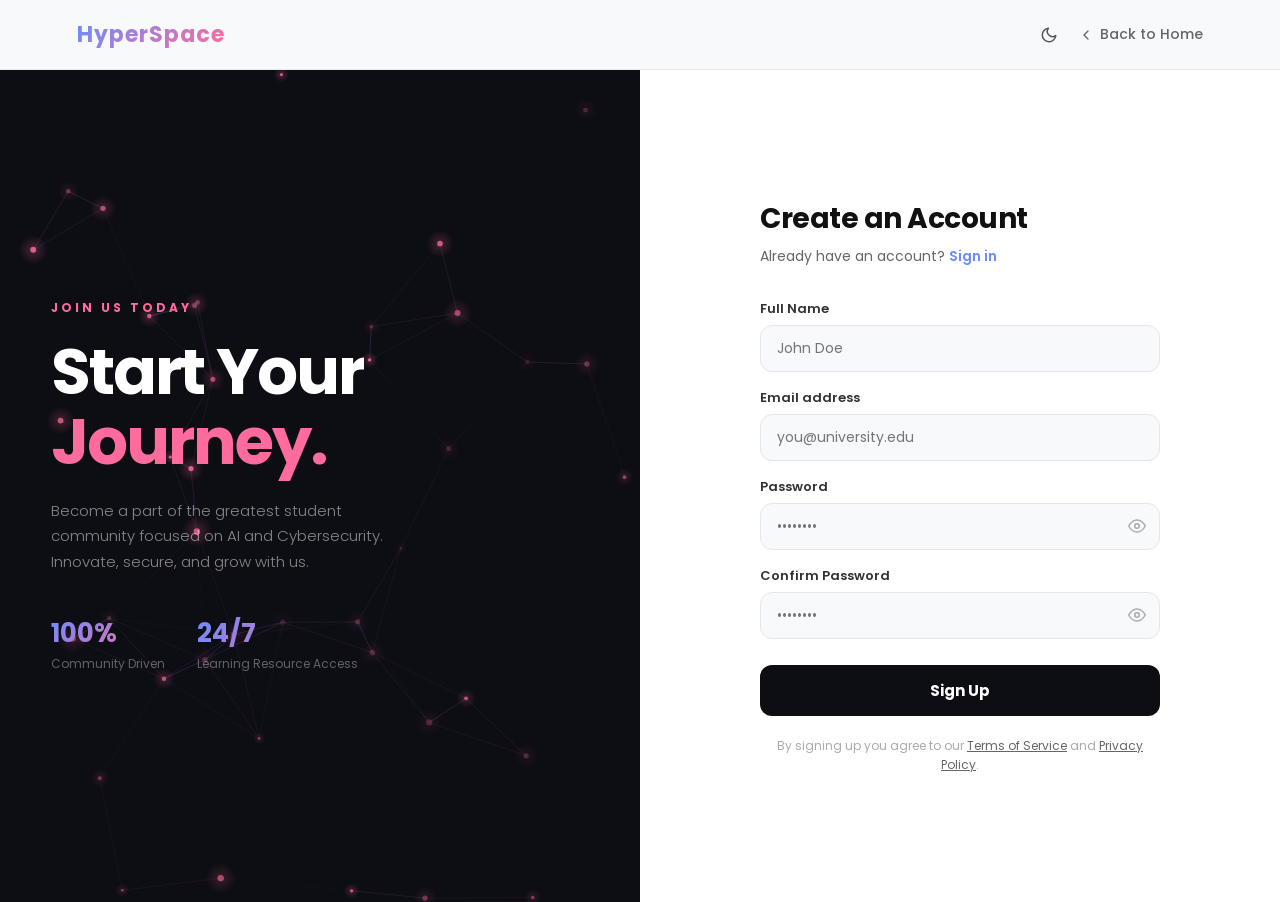
==== Frontend/signup.html @ 770d94e4 "Add files via upload" ====
<!DOCTYPE html>
<html lang="en">
<head>
  <meta charset="UTF-8" />
  <meta name="viewport" content="width=device-width, initial-scale=1.0" />
  <meta name="description" content="Sign up for HyperSpace — The AI × Cyber student community platform." />
  <title>Sign Up — HyperSpace</title>

  <link href="https://fonts.googleapis.com/css2?family=Poppins:wght@300;400;600;700&display=swap" rel="stylesheet">

  <style>
    *, *::before, *::after { margin: 0; padding: 0; box-sizing: border-box; }

    :root {
      --blue:     #6b8cff;
      --pink:     #ff6b9d;
      --purple:   #a78bff;
      --dark:     #0d0d14;
      --light-bg: #f8f9fb;
      --card-bg:  #ffffff;
      --border:   #e4e6ed;
      --text:     #111;
      --sub:      #666;
    }

    html { scroll-behavior: smooth; }

    body {
      font-family: 'Poppins', sans-serif;
      background: var(--light-bg);
      color: var(--text);
      min-height: 100vh;
      display: flex;
      flex-direction: column;
    }

    /* ── HEADER ── */
    header {
      padding: 18px 6%;
      display: flex;
      justify-content: space-between;
      align-items: center;
      flex-wrap: nowrap;
      gap: 16px;
      background: rgba(248,249,251,0.92);
      backdrop-filter: blur(12px);
      border-bottom: 1px solid rgba(0,0,0,0.06);
      position: sticky;
      top: 0;
      z-index: 100;
    }

    .logo {
      font-weight: 700;
      font-size: 22px;
      letter-spacing: 1px;
      background: linear-gradient(135deg, var(--blue), var(--pink));
      -webkit-background-clip: text;
      -webkit-text-fill-color: transparent;
      background-clip: text;
      text-decoration: none;
    }

    .header-back {
      font-size: 14px;
      font-weight: 500;
      color: var(--sub);
      text-decoration: none;
      display: flex;
      align-items: center;
      gap: 6px;
      transition: color 0.2s;
    }

    .header-back:hover { color: var(--blue); }

    /* ── MAIN LAYOUT ── */
    main {
      flex: 1;
      display: grid;
      grid-template-columns: 1fr 1fr;
      min-height: calc(100vh - 68px);
    }

    /* ── LEFT PANEL (Brand) ── */
    .auth-brand {
      background: var(--dark);
      display: flex;
      flex-direction: column;
      justify-content: center;
      align-items: flex-start;
      padding: 60px 8%;
      position: relative;
      overflow: hidden;
    }

    #brand-canvas {
      position: absolute;
      inset: 0;
      width: 100%;
      height: 100%;
      z-index: 0;
    }

    .brand-content { position: relative; z-index: 1; }

    .brand-eyebrow {
      font-size: 12px;
      font-weight: 700;
      letter-spacing: 3px;
      text-transform: uppercase;
      color: var(--pink);
      margin-bottom: 20px;
    }

    .brand-title {
      font-size: clamp(36px, 5vw, 64px);
      font-weight: 700;
      color: #fff;
      line-height: 1.1;
      letter-spacing: -2px;
      margin-bottom: 20px;
    }

    .brand-title span { color: var(--pink); }

    .brand-desc {
      font-size: 15px;
      color: rgba(255,255,255,0.5);
      line-height: 1.7;
      max-width: 360px;
      font-weight: 300;
      margin-bottom: 40px;
    }

    .brand-stats {
      display: flex;
      gap: 32px;
      flex-wrap: wrap;
    }

    .bstat .num {
      font-size: 26px;
      font-weight: 700;
      background: linear-gradient(135deg, var(--blue), var(--pink));
      -webkit-background-clip: text;
      -webkit-text-fill-color: transparent;
      background-clip: text;
    }

    .bstat .lbl {
      font-size: 12px;
      color: rgba(255,255,255,0.35);
      font-weight: 400;
      margin-top: 2px;
    }

    /* ── RIGHT PANEL (Form) ── */
    .auth-form-panel {
      display: flex;
      flex-direction: column;
      justify-content: center;
      align-items: center;
      padding: 60px 8%;
      background: #fff;
    }

    .form-box {
      width: 100%;
      max-width: 400px;
    }

    .form-heading {
      font-size: 28px;
      font-weight: 700;
      letter-spacing: -0.5px;
      margin-bottom: 6px;
    }

    .form-sub {
      font-size: 14px;
      color: var(--sub);
      margin-bottom: 32px;
    }

    .form-sub a {
      color: var(--blue);
      text-decoration: none;
      font-weight: 600;
    }

    /* Form fields */
    .field { margin-bottom: 16px; }

    .field label {
      display: block;
      font-size: 13px;
      font-weight: 600;
      margin-bottom: 6px;
      color: #333;
    }

    .field input {
      width: 100%;
      padding: 12px 16px;
      border: 1.5px solid var(--border);
      border-radius: 12px;
      font-size: 14px;
      font-family: inherit;
      color: var(--text);
      background: var(--light-bg);
      outline: none;
      transition: border-color 0.2s, box-shadow 0.2s;
    }

    .field input:focus {
      border-color: var(--blue);
      background: #fff;
      box-shadow: 0 0 0 3px rgba(107,140,255,0.12);
    }

    /* Password wrapper */
    .pw-wrap { position: relative; }
    .pw-wrap input { padding-right: 44px; }

    .pw-toggle {
      position: absolute;
      right: 14px;
      top: 50%;
      transform: translateY(-50%);
      background: none;
      border: none;
      cursor: pointer;
      color: #aaa;
      padding: 0;
      display: flex;
      align-items: center;
      transition: color 0.2s;
    }

    .pw-toggle:hover { color: var(--blue); }

    /* Submit */
    .btn-submit {
      width: 100%;
      padding: 14px;
      background: var(--dark);
      color: #fff;
      border: none;
      border-radius: 12px;
      font-size: 15px;
      font-weight: 700;
      font-family: inherit;
      cursor: pointer;
      transition: background 0.25s, transform 0.15s;
      margin-bottom: 20px;
      margin-top: 10px;
    }

    .btn-submit:hover {
      background: var(--blue);
      transform: translateY(-2px);
    }

    /* Terms */
    .terms {
      font-size: 12px;
      color: #aaa;
      text-align: center;
      line-height: 1.6;
    }

    .terms a { color: var(--sub); text-decoration: underline; }

    /* ── RESPONSIVE ── */
    @media (max-width: 800px) {
      main { grid-template-columns: 1fr; }
      .auth-brand { display: none; }
      .auth-form-panel { padding: 40px 6%; }
    }

    /* ── AUTH FEEDBACK ── */
    .field-error {
      font-size: 12px;
      color: #e85555;
      margin-top: 6px;
      display: none;
    }

    .field input.invalid {
      border-color: #e85555;
      box-shadow: 0 0 0 3px rgba(232,85,85,0.1);
    }

    .field input.valid {
      border-color: #3ecf8e;
      box-shadow: 0 0 0 3px rgba(62,207,142,0.1);
    }

    /* Toast */
    .toast {
      position: fixed;
      top: 88px;
      right: 24px;
      padding: 14px 20px;
      border-radius: 14px;
      font-size: 14px;
      font-weight: 600;
      display: flex;
      align-items: center;
      gap: 10px;
      z-index: 999;
      opacity: 0;
      transform: translateY(-10px);
      transition: opacity 0.3s, transform 0.3s;
      pointer-events: none;
    }

    .toast.show { opacity: 1; transform: translateY(0); }

    .toast.success {
      background: #0d0d14;
      color: #3ecf8e;
      border: 1px solid rgba(62,207,142,0.25);
    }

    .toast.error {
      background: #0d0d14;
      color: #ff6b6b;
      border: 1px solid rgba(255,107,107,0.25);
    }

    /* Button loading state */
    .btn-submit.loading {
      opacity: 0.75;
      cursor: not-allowed;
      background: var(--blue);
      pointer-events: none;
    }

    .btn-submit.loading::after {
      content: '';
      display: inline-block;
      width: 14px;
      height: 14px;
      border: 2px solid rgba(255,255,255,0.4);
      border-top-color: #fff;
      border-radius: 50%;
      animation: spin 0.7s linear infinite;
      margin-left: 10px;
      vertical-align: middle;
    }

    @keyframes spin { to { transform: rotate(360deg); } }
  </style>
  <link rel="stylesheet" href="dark-mode.css">
  <script src="dark-mode.js"></script>
</head>
<body>

<!-- ── HEADER ── -->
<header>
  <a href="index.html" class="logo">HyperSpace</a>
  <div style="display:flex; align-items:center; gap:20px;">
    <button onclick="toggleDarkMode()" style="background:none; border:none; cursor:pointer; color: #555; display:flex; align-items:center;" title="Toggle Dark Mode">
      <svg width="18" height="18" viewBox="0 0 24 24" fill="none" stroke="currentColor" stroke-width="2" stroke-linecap="round" stroke-linejoin="round"><path d="M21 12.79A9 9 0 1 1 11.21 3 7 7 0 0 0 21 12.79z"/></svg>
    </button>
    <a href="index.html" class="header-back">
      <svg width="16" height="16" viewBox="0 0 24 24" fill="none" stroke="currentColor" stroke-width="2" stroke-linecap="round" stroke-linejoin="round"><polyline points="15 18 9 12 15 6"/></svg>
      Back to Home
    </a>
  </div>
</header>

<main>

  <!-- ── LEFT: BRAND PANEL ── -->
  <div class="auth-brand">
    <canvas id="brand-canvas"></canvas>
    <div class="brand-content">
      <div class="brand-eyebrow">Join Us Today</div>
      <h1 class="brand-title">Start Your<br><span>Journey.</span></h1>
      <p class="brand-desc">
        Become a part of the greatest student community focused on AI and Cybersecurity. Innovate, secure, and grow with us.
      </p>
      <div class="brand-stats">
        <div class="bstat">
          <div class="num">100%</div>
          <div class="lbl">Community Driven</div>
        </div>
        <div class="bstat">
          <div class="num">24/7</div>
          <div class="lbl">Learning Resource Access</div>
        </div>
      </div>
    </div>
  </div>

  <!-- ── RIGHT: FORM PANEL ── -->
  <div class="auth-form-panel">
    <div class="form-box">

      <h2 class="form-heading">Create an Account</h2>
      <p class="form-sub">Already have an account? <a href="authentication.html">Sign in</a></p>

      <!-- Email/Password Form -->
      <form id="signup-form" onsubmit="handleSignup(event)">
        <div class="field" id="field-name">
          <label for="name">Full Name</label>
          <input type="text" id="name" placeholder="John Doe" autocomplete="name" />
          <div class="field-error" id="err-name"></div>
        </div>

        <div class="field" id="field-email">
          <label for="email">Email address</label>
          <input type="email" id="email" placeholder="you@university.edu" autocomplete="email" />
          <div class="field-error" id="err-email"></div>
        </div>

        <div class="field">
          <label for="password">Password</label>
          <div class="pw-wrap">
            <input type="password" id="password" placeholder="••••••••" autocomplete="new-password" />
            <button type="button" class="pw-toggle" onclick="togglePassword('password', 'eye-icon-1')" aria-label="Toggle password visibility">
              <svg id="eye-icon-1" width="18" height="18" viewBox="0 0 24 24" fill="none" stroke="currentColor" stroke-width="2" stroke-linecap="round" stroke-linejoin="round">
                <path d="M1 12s4-8 11-8 11 8 11 8-4 8-11 8-11-8-11-8z"/>
                <circle cx="12" cy="12" r="3"/>
              </svg>
            </button>
          </div>
          <div class="field-error" id="err-password"></div>
        </div>
        
        <div class="field">
          <label for="confirm-password">Confirm Password</label>
          <div class="pw-wrap">
            <input type="password" id="confirm-password" placeholder="••••••••" autocomplete="new-password" />
            <button type="button" class="pw-toggle" onclick="togglePassword('confirm-password', 'eye-icon-2')" aria-label="Toggle password visibility">
              <svg id="eye-icon-2" width="18" height="18" viewBox="0 0 24 24" fill="none" stroke="currentColor" stroke-width="2" stroke-linecap="round" stroke-linejoin="round">
                <path d="M1 12s4-8 11-8 11 8 11 8-4 8-11 8-11-8-11-8z"/>
                <circle cx="12" cy="12" r="3"/>
              </svg>
            </button>
          </div>
          <div class="field-error" id="err-confirm-password"></div>
        </div>

        <button type="submit" class="btn-submit">Sign Up</button>

        <p class="terms">
          By signing up you agree to our <a href="#">Terms of Service</a> and <a href="#">Privacy Policy</a>.
        </p>
      </form>

    </div>
  </div>

</main>

<!-- Toast notification -->
<div class="toast" id="toast"></div>

<script>
  // ── HELPERS ──
  function showToast(msg, type = 'error') {
    const t = document.getElementById('toast');
    t.textContent = (type === 'success' ? '✔ ' : '✖ ') + msg;
    t.className = `toast ${type} show`;
    setTimeout(() => t.classList.remove('show'), 3500);
  }

  function setFieldState(inputEl, errEl, isValid, msg = '') {
    inputEl.classList.toggle('invalid', !isValid);
    inputEl.classList.toggle('valid',  isValid);
    errEl.textContent = msg;
    errEl.style.display = msg ? 'block' : 'none';
  }

  function clearField(inputEl, errEl) {
    inputEl.classList.remove('invalid', 'valid');
    errEl.style.display = 'none';
  }

  // Live clear on input
  ['name', 'email', 'password', 'confirm-password'].forEach(id => {
    const el = document.getElementById(id);
    if (el) {
      el.addEventListener('input', function() {
        clearField(this, document.getElementById('err-' + id));
      });
    }
  });

  // ── PASSWORD TOGGLE ──
  function togglePassword(inputId, iconId) {
    const input = document.getElementById(inputId);
    const icon  = document.getElementById(iconId);
    if (input.type === 'password') {
      input.type = 'text';
      icon.innerHTML = `<path d="M17.94 17.94A10.07 10.07 0 0 1 12 20c-7 0-11-8-11-8a18.45 18.45 0 0 1 5.06-5.94"/><path d="M9.9 4.24A9.12 9.12 0 0 1 12 4c7 0 11 8 11 8a18.5 18.5 0 0 1-2.16 3.19"/><line x1="1" y1="1" x2="23" y2="23"/>`;
    } else {
      input.type = 'password';
      icon.innerHTML = `<path d="M1 12s4-8 11-8 11 8 11 8-4 8-11 8-11-8-11-8z"/><circle cx="12" cy="12" r="3"/>`;
    }
  }

  // ── SIGNUP HANDLER ──
  function handleSignup(e) {
    e.preventDefault();
    const nameEl     = document.getElementById('name');
    const emailEl    = document.getElementById('email');
    const passEl     = document.getElementById('password');
    const cPassEl    = document.getElementById('confirm-password');
    const btn        = document.querySelector('.btn-submit');

    // Errors
    const errName    = document.getElementById('err-name');
    const errEmail   = document.getElementById('err-email');
    const errPass    = document.getElementById('err-password');
    const errCPass   = document.getElementById('err-confirm-password');

    clearField(nameEl, errName);
    clearField(emailEl, errEmail);
    clearField(passEl, errPass);
    clearField(cPassEl, errCPass);

    const name     = nameEl.value.trim();
    const email    = emailEl.value.trim().toLowerCase();
    const password = passEl.value;
    const cPass    = cPassEl.value;

    let valid = true;

    if (!name) {
      setFieldState(nameEl, errName, false, 'Full name is required.');
      valid = false;
    }

    if (!email) {
      setFieldState(emailEl, errEmail, false, 'Email address is required.');
      valid = false;
    } else if (!/^[^\s@]+@[^\s@]+\.[^\s@]+$/.test(email)) {
      setFieldState(emailEl, errEmail, false, 'Enter a valid email address.');
      valid = false;
    }

    if (!password) {
      setFieldState(passEl, errPass, false, 'Password is required.');
      valid = false;
    } else if (password.length < 6) {
      setFieldState(passEl, errPass, false, 'Password must be at least 6 characters.');
      valid = false;
    }

    if (!cPass) {
      setFieldState(cPassEl, errCPass, false, 'Please confirm your password.');
      valid = false;
    } else if (password !== cPass) {
      setFieldState(cPassEl, errCPass, false, 'Passwords do not match.');
      valid = false;
    }

    if (!valid) return;

    btn.classList.add('loading');
    btn.textContent = 'Creating Account...';

    // Check if user already exists
    const storedUsersStr = localStorage.getItem('hs_users');
    let storedUsers = storedUsersStr ? JSON.parse(storedUsersStr) : [];
    
    // Existing hardcoded users for logic parity
    const USERS = [
      { email: 'yuvaraj21@gmail.com' },
      { email: 'alice@mit.edu' },
      { email: 'bob@iit.ac.in' },
      { email: 'zara@stanford.edu' },
      { email: 'dev@hyperspace.dev' }
    ];

    const ALL_USERS = [...USERS, ...storedUsers];

    setTimeout(() => {
      if (ALL_USERS.some(u => u.email === email)) {
        btn.classList.remove('loading');
        btn.textContent = 'Sign Up';
        setFieldState(emailEl, errEmail, false, 'Account with this email already exists.');
        showToast('Signup failed. Email already in use.', 'error');
        return;
      }

      // Create new user
      const newUser = {
        name: name,
        email: email,
        password: password,
        role: 'Student' // Default role
      };

      storedUsers.push(newUser);
      localStorage.setItem('hs_users', JSON.stringify(storedUsers));

      // Auto login user
      const session = { name: newUser.name, email: newUser.email, role: newUser.role, ts: Date.now() };
      localStorage.setItem('hs_user', JSON.stringify(session));

      setFieldState(nameEl, errName, true);
      setFieldState(emailEl, errEmail, true);
      setFieldState(passEl, errPass, true);
      setFieldState(cPassEl, errCPass, true);

      showToast(`Account created successfully! Welcome, ${newUser.name}.`, 'success');
      btn.textContent = '✔ Signed Up';
      
      setTimeout(() => { window.location.href = 'Frontend/index.html'; }, 1800);
    }, 600);
  }

  // ── NEURAL NETWORK (Brand Panel) ──
  const canvas = document.getElementById('brand-canvas');
  if (canvas) {
    const ctx   = canvas.getContext('2d');
    const NODES = 40, RANGE = 150;
    let nodes   = [];

    function resize() {
      canvas.width  = canvas.offsetWidth;
      canvas.height = canvas.offsetHeight;
    }

    function init() {
      nodes = [];
      for (let i = 0; i < NODES; i++) {
        nodes.push({
          x: Math.random() * canvas.width,
          y: Math.random() * canvas.height,
          dx: (Math.random() - 0.5) * 0.5,
          dy: (Math.random() - 0.5) * 0.5,
          r:  Math.random() * 2 + 1.2,
          pulse: Math.random() * Math.PI * 2
        });
      }
    }

    function draw() {
      ctx.clearRect(0, 0, canvas.width, canvas.height);
      const t = Date.now() * 0.001;
      for (let i = 0; i < nodes.length; i++) {
        for (let j = i + 1; j < nodes.length; j++) {
          const a = nodes[i], b = nodes[j];
          const d = Math.hypot(a.x - b.x, a.y - b.y);
          if (d < RANGE) {
            const alpha = (1 - d / RANGE) * 0.22;
            const g = ctx.createLinearGradient(a.x, a.y, b.x, b.y);
            g.addColorStop(0, `rgba(255,107,157,${alpha})`);
            g.addColorStop(1, `rgba(107,140,255,${alpha})`);
            ctx.beginPath(); ctx.moveTo(a.x, a.y); ctx.lineTo(b.x, b.y);
            ctx.strokeStyle = g; ctx.lineWidth = 1; ctx.stroke();
          }
        }
      }
      nodes.forEach(n => {
        const glow = 0.5 + 0.35 * Math.sin(t * 1.4 + n.pulse);
        const aura = ctx.createRadialGradient(n.x, n.y, 0, n.x, n.y, n.r * 5);
        aura.addColorStop(0, `rgba(255,107,157,${glow * 0.3})`);
        aura.addColorStop(1, 'rgba(255,107,157,0)');
        ctx.beginPath(); ctx.arc(n.x, n.y, n.r * 5, 0, Math.PI * 2);
        ctx.fillStyle = aura; ctx.fill();
        ctx.beginPath(); ctx.arc(n.x, n.y, n.r, 0, Math.PI * 2);
        ctx.fillStyle = `rgba(255,107,157,${glow})`; ctx.fill();
        n.x += n.dx; n.y += n.dy;
        if (n.x < 0 || n.x > canvas.width)  n.dx *= -1;
        if (n.y < 0 || n.y > canvas.height) n.dy *= -1;
      });
      requestAnimationFrame(draw);
    }

    resize(); init(); draw();
    window.addEventListener('resize', () => { resize(); init(); });
  }
</script>

</body>
</html>
---- Frontend/dark-mode.css ----
/* dark-mode.css */
html.dark-mode body {
  --light-bg: #0b0b12 !important;
  --card-bg: #151520 !important;
  --text-main: #f0f0f0 !important;
  --text-sub: #a0a0a0 !important;
  --dark: #ffffff !important;
  background-color: var(--light-bg);
  color: var(--text-main);
}

/* Base resets & backgrounds */
html.dark-mode .auth-form-panel,
html.dark-mode .post-card,
html.dark-mode .detail-card,
html.dark-mode .reply-compose,
html.dark-mode .reply-item,
html.dark-mode .modal-box,
html.dark-mode .pillar-card,
html.dark-mode .event-card,
html.dark-mode .stat-item,
html.dark-mode .motive-card,
html.dark-mode .audience-box,
html.dark-mode .profile-dropdown,
html.dark-mode .inline-reply-box,
html.dark-mode .chat-body,
html.dark-mode .chat-msg.bot,
html.dark-mode .chat-input-area,
html.dark-mode .chat-input,
html.dark-mode .form-input, html.dark-mode .form-select, html.dark-mode .form-textarea,
html.dark-mode .reply-textarea,
html.dark-mode .inline-textarea,
html.dark-mode #stats, html.dark-mode #audience, html.dark-mode #pillars, html.dark-mode #events {
  background: var(--card-bg) !important;
  border-color: #2b2b3a !important;
  color: var(--text-main) !important;
}

/* Nav & header */
html.dark-mode header {
  background: rgba(11, 11, 18, 0.92) !important;
  border-bottom: 1px solid rgba(255,255,255,0.06) !important;
}
html.dark-mode nav a { color: #ccc !important; }
html.dark-mode nav a:hover { color: var(--blue) !important; }
html.dark-mode .header-back { color: var(--text-sub) !important; }

/* Inverts / Overrides */
html.dark-mode .hero h1 { color: #fff !important; }
html.dark-mode .pd-item { color: #ddd !important; }
html.dark-mode .pd-item:hover { background: #222 !important; }
html.dark-mode .pd-info { border-bottom: 1px solid #333 !important; }
html.dark-mode .pd-name { color: #fff !important; }

/* Buttons & labels */
html.dark-mode .btn-secondary {
  border-color: #666 !important;
  color: #fff !important;
}
html.dark-mode .btn-secondary:hover {
  border-color: var(--blue) !important;
  color: var(--blue) !important;
}
html.dark-mode .post-title,
html.dark-mode .detail-title,
html.dark-mode .reply-author,
html.dark-mode .form-label,
html.dark-mode .form-heading,
html.dark-mode .brand-title,
html.dark-mode .section-title {
  color: #fff !important;
}
html.dark-mode .post-excerpt,
html.dark-mode .detail-body,
html.dark-mode .reply-body {
  color: #ccc !important;
}

html.dark-mode .action-btn, html.dark-mode .vote-btn, html.dark-mode .filter-tab, html.dark-mode .reply-vote-btn, html.dark-mode .reply-reply-btn {
  background: #1e1e2c !important;
  color: #aaa !important;
  border-color: #333 !important;
}
html.dark-mode .action-btn:hover, html.dark-mode .vote-btn:hover, html.dark-mode .filter-tab:hover, html.dark-mode .filter-tab.active, html.dark-mode .reply-vote-btn:hover, html.dark-mode .reply-reply-btn:hover {
  background: rgba(107,140,255,0.15) !important;
  color: var(--blue) !important;
}
html.dark-mode .filter-tab.active {
    background: var(--blue) !important;
    color: #fff !important;
}

/* Misc overrides */
html.dark-mode .social-btn {
  background: var(--card-bg) !important;
  color: #fff !important;
  border-color: #333 !important;
}
html.dark-mode .ticker-wrapper {
  background: #06060a !important;
}

/* ── HERO SECTION ── */
html.dark-mode .hero {
  background: #0b0b12 !important;
}
html.dark-mode .hero h1 {
  color: #f0f0f0 !important;
}
html.dark-mode .hero h1 span {
  color: #888 !important;
}
html.dark-mode .hero-sub {
  color: #a0a0a0 !important;
}
html.dark-mode .hero-badge {
  background: rgba(107,140,255,0.12) !important;
  border-color: rgba(107,140,255,0.25) !important;
}
html.dark-mode .blob {
  opacity: 0.06 !important;
}

/* ── MOTIVE SECTION (second section) ── */
html.dark-mode #motive {
  background: #0e0e1a !important;
}
html.dark-mode #motive .section-title {
  color: #f0f0f0 !important;
}
html.dark-mode #motive .section-desc {
  color: rgba(200,200,200,0.65) !important;
}
html.dark-mode #motive .motive-card {
  background: rgba(255,255,255,0.03) !important;
  border-color: rgba(255,255,255,0.07) !important;
}
html.dark-mode #motive .motive-card h3 {
  color: #f0f0f0 !important;
}
html.dark-mode #motive .motive-card p {
  color: rgba(200,200,200,0.55) !important;
}

/* ── CTA SECTION ── */
html.dark-mode #cta {
  background: #0e0e1a !important;
}
html.dark-mode #cta h2 {
  color: #f0f0f0 !important;
}
html.dark-mode #cta p {
  color: rgba(200,200,200,0.65) !important;
}
html.dark-mode #cta .cta-blob {
  opacity: 0.04 !important;
}

/* ── FOOTER ── */
html.dark-mode footer {
  background: #0b0b12 !important;
}
html.dark-mode footer .footer-logo {
  color: #f0f0f0 !important;
}
html.dark-mode footer .copy,
html.dark-mode footer .footer-links a {
  color: rgba(200,200,200,0.55) !important;
}
html.dark-mode footer .footer-links a:hover {
  color: #f0f0f0 !important;
}

/* ── BUTTON FIXES ── */
html.dark-mode .nav-cta,
html.dark-mode .btn-primary:not(#cta .btn-primary) {
  background: #f0f0f0 !important;
  color: #111 !important;
}
html.dark-mode .nav-cta:hover,
html.dark-mode .btn-primary:not(#cta .btn-primary):hover {
  background: var(--blue) !important;
  color: #fff !important;
}

/* ── LEADERBOARD OVERRIDES ── */
html.dark-mode .lb-hero { background: var(--card-bg) !important; }
html.dark-mode .lb-tabs,
html.dark-mode .lb-search input,
html.dark-mode .lb-filter,
html.dark-mode .lb-row,
html.dark-mode .hint-card,
html.dark-mode .my-rank-card {
  background: var(--card-bg) !important;
  border-color: #2b2b3a !important;
  color: var(--text-main) !important;
}
html.dark-mode .lb-tab.active { background: #fff !important; color: #111 !important; }
html.dark-mode .lb-tab.active .tab-count { background: #eee !important; color: #888 !important; }

/* ── PROFILE OVERRIDES ── */
html.dark-mode .profile-hero { background: var(--card-bg) !important; }
html.dark-mode .sidebar-card,
html.dark-mode .panel-card,
html.dark-mode .event-row,
html.dark-mode .info-chip,
html.dark-mode .stats-strip,
html.dark-mode .strip-stat {
  background: var(--card-bg) !important;
  border-color: #2b2b3a !important;
  color: var(--text-main) !important;
}

/* ── EVENTS OVERRIDES ── */
html.dark-mode .page-header { background: var(--card-bg) !important; }
html.dark-mode .filter-btn,
html.dark-mode .type-filter-btn,
html.dark-mode .search-input,
html.dark-mode .sort-select,
html.dark-mode .modal,
html.dark-mode .team-card,
html.dark-mode .mgmt-row {
  background: var(--card-bg) !important;
  border-color: #2b2b3a !important;
  color: var(--text-main) !important;
}

/* ── WORKSHOP DETAIL OVERRIDES ── */
html.dark-mode .workshop-hero { background: var(--card-bg) !important; }
html.dark-mode .highlight-card,
html.dark-mode .instructor-card,
html.dark-mode .register-card {
  background: var(--card-bg) !important;
  border-color: #2b2b3a !important;
}
html.dark-mode .mc-btn { background: var(--card-bg) !important; border-color: #2b2b3a !important; }
html.dark-mode .mc-btn:hover { background: #222 !important; border-color: var(--blue) !important; }
html.dark-mode .member-section { border-color: #2b2b3a !important; }

/* ── AUTH PAGES OVERRIDES ── */
html.dark-mode .auth-form-panel { background: #0d0d14 !important; color: #fff !important; }
html.dark-mode .auth-brand { background: #09090e !important; }
html.dark-mode main { background: #0d0d14 !important; }
html.dark-mode header { background: rgba(13, 13, 20, 0.92) !important; border-bottom: 1px solid rgba(255,255,255,0.06) !important; }

/* Keep title span blue/pink instead of inverting */
html.dark-mode .brand-title span { color: var(--blue); }
html.dark-mode .brand-eyebrow { color: var(--blue); }
html.dark-mode .btn-submit { color: #000000 !important; }
html.dark-mode .form-heading { color: #fff !important; }
html.dark-mode .form-sub { color: #aaa !important; }

/* Social Buttons */
html.dark-mode .social-btn { 
  background: #14141d !important; 
  border-color: #2b2b3a !important; 
  color: #fff !important; 
}
html.dark-mode .social-btn:hover {
  background: #222 !important;
  border-color: var(--blue) !important;
}

html.dark-mode .divider { color: #888 !important; }
html.dark-mode .divider::before,
html.dark-mode .divider::after {
  background: #2b2b3a !important;
}

/* Fields */
html.dark-mode .field label { color: #f0f0f0 !important; }
html.dark-mode .field input { 
  background: #14141d !important;
  border-color: #2b2b3a !important; 
  color: #fff !important; 
}
html.dark-mode .field input:focus {
  border-color: var(--blue) !important;
  background: #1a1a24 !important;
}
html.dark-mode .pw-toggle { color: #888 !important; }
html.dark-mode .pw-toggle:hover { color: var(--blue) !important; }
html.dark-mode .header-back { color: #aaa !important; }
html.dark-mode .header-back:hover { color: var(--blue) !important; }

/* Terms / Checkbox */
html.dark-mode .remember { color: #aaa !important; }
html.dark-mode .terms { color: #888 !important; }

html.dark-mode .toast.success,
html.dark-mode .toast.error { 
  background: #14141d !important; 
}
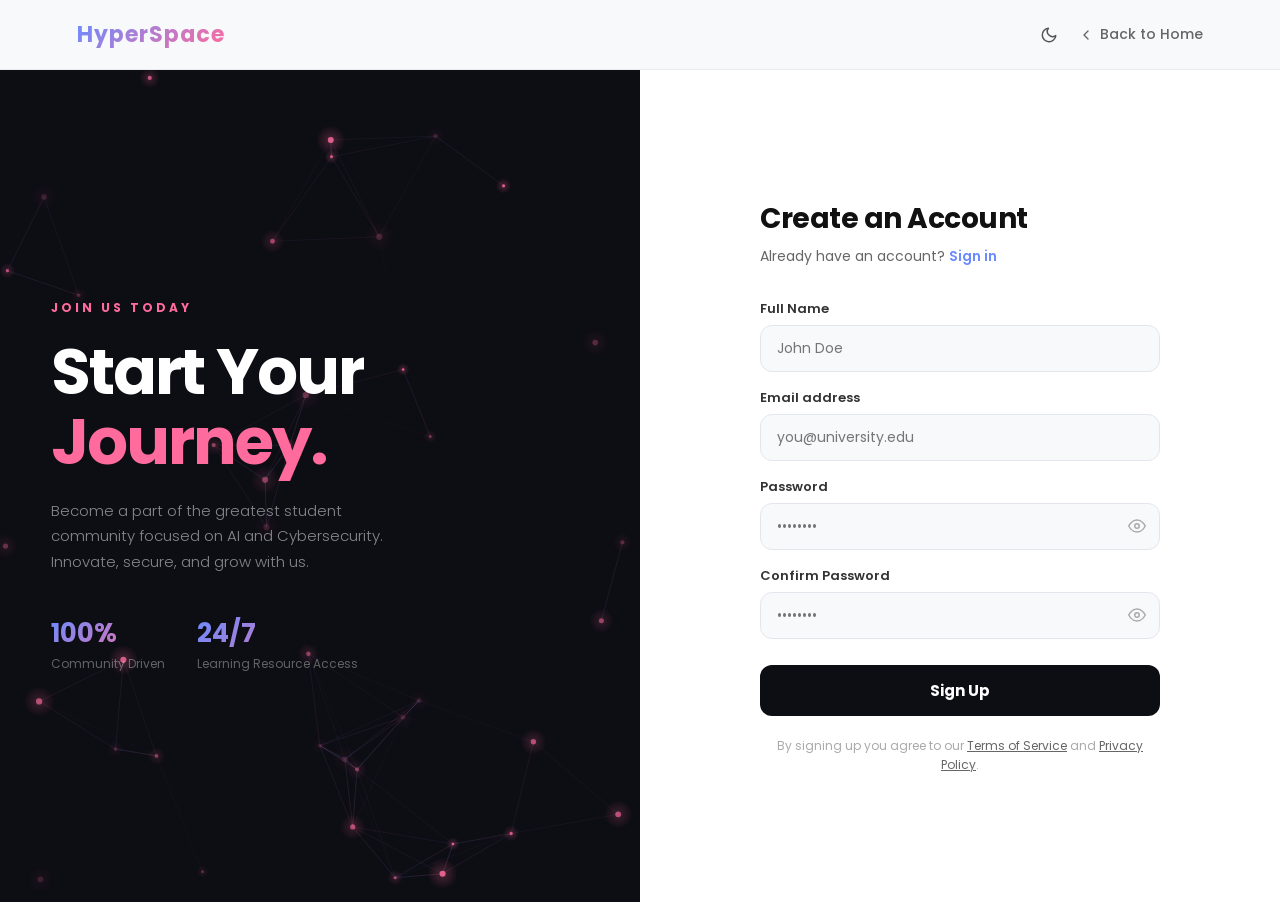
==== commit 18647aa0: "Refactor Signup Page" ====
--- a/Frontend/signup.html
+++ b/Frontend/signup.html
@@ -612,7 +612,7 @@
       showToast(`Account created successfully! Welcome, ${newUser.name}.`, 'success');
       btn.textContent = '✔ Signed Up';
       
-      setTimeout(() => { window.location.href = 'Frontend/index.html'; }, 1800);
+      setTimeout(() => { window.location.href = 'index.html'; }, 1800);
     }, 600);
   }
 
@@ -682,3 +682,4 @@
 
 </body>
 </html>
+
